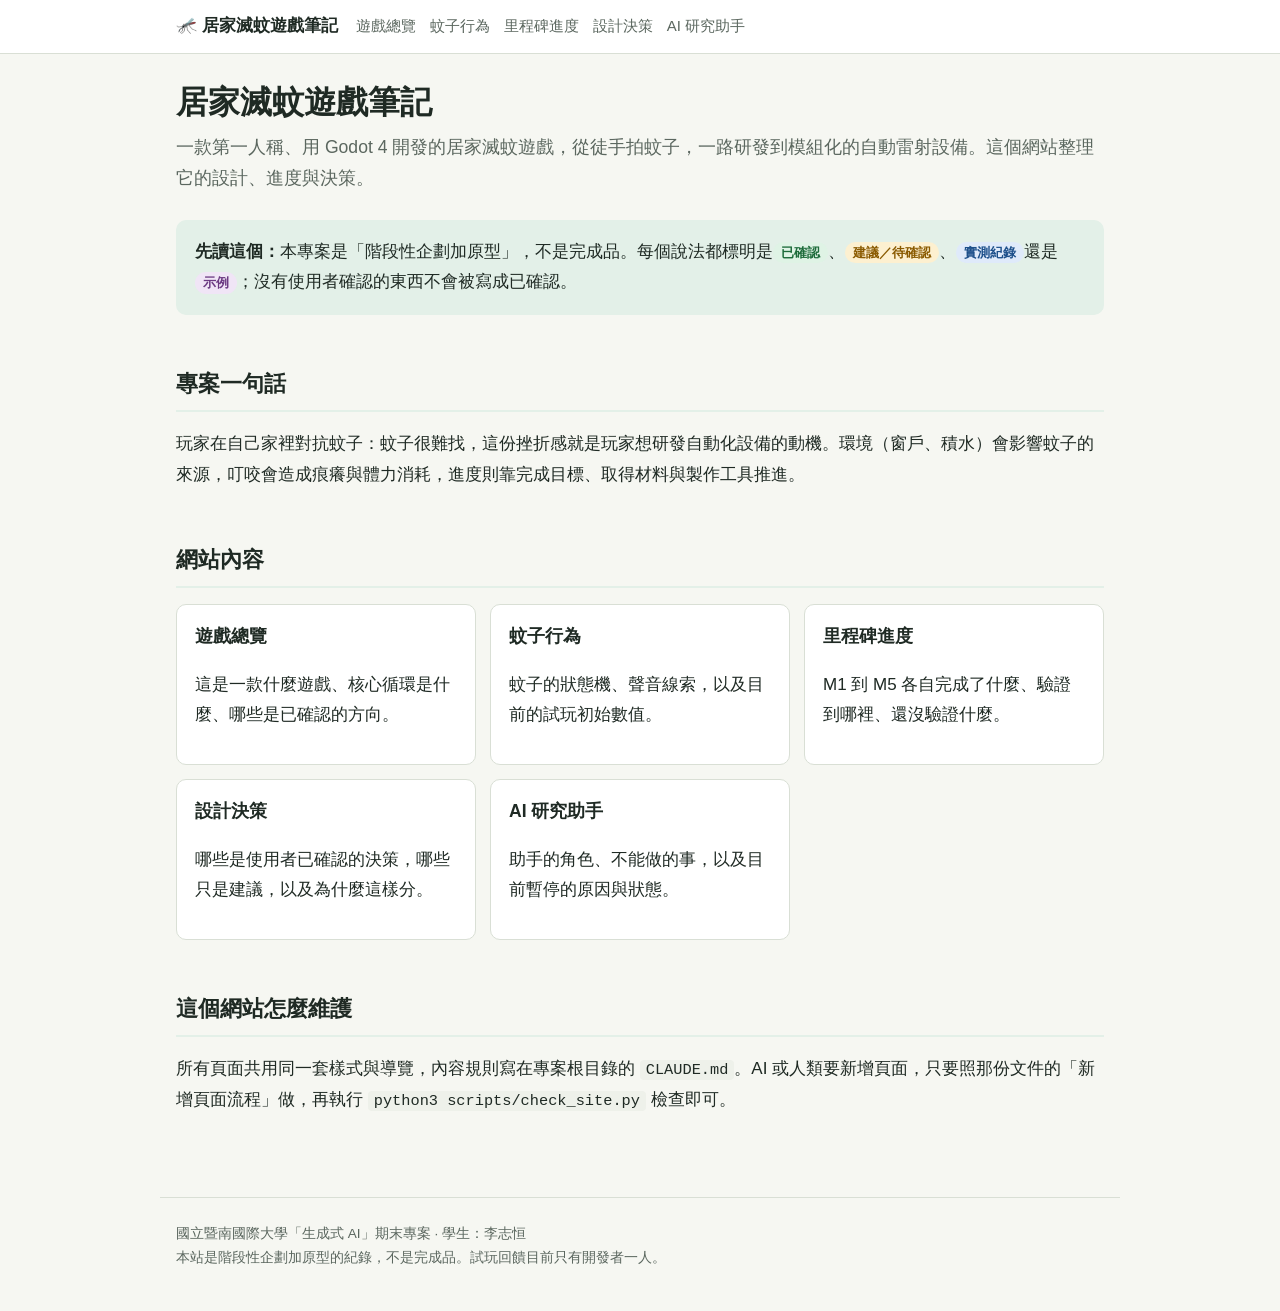
==== index.html @ 9235280d "建立居家滅蚊遊戲筆記網站與 CLAUDE.md 專案規則 Co-Authored-By: Claude Sonnet 5.5 <noreply@anthropic.com>" ====
<!doctype html>
<html lang="zh-Hant">
<head>
  <meta charset="utf-8">
  <meta name="viewport" content="width=device-width, initial-scale=1">
  <title>居家滅蚊遊戲筆記</title>
  <meta name="description" content="第一人稱居家滅蚊遊戲的開發筆記：設計、蚊子行為、里程碑與 AI 研究助手。">
  <link rel="stylesheet" href="assets/site.css">
</head>
<body data-root="" data-page="index.html">
  <header id="site-header"></header>
  <main>
    <h1>居家滅蚊遊戲筆記</h1>
    <p class="lead">一款第一人稱、用 Godot 4 開發的居家滅蚊遊戲，從徒手拍蚊子，一路研發到模組化的自動雷射設備。這個網站整理它的設計、進度與決策。</p>

    <div class="card note">
      <strong>先讀這個：</strong>本專案是「階段性企劃加原型」，不是完成品。每個說法都標明是<span class="tag confirmed">已確認</span>、<span class="tag proposed">建議／待確認</span>、<span class="tag measured">實測紀錄</span>還是<span class="tag example">示例</span>；沒有使用者確認的東西不會被寫成已確認。
    </div>

    <h2>專案一句話</h2>
    <p>玩家在自己家裡對抗蚊子：蚊子很難找，這份挫折感就是玩家想研發自動化設備的動機。環境（窗戶、積水）會影響蚊子的來源，叮咬會造成痕癢與體力消耗，進度則靠完成目標、取得材料與製作工具推進。</p>

    <h2>網站內容</h2>
    <div id="page-cards" class="grid"></div>

    <h2>這個網站怎麼維護</h2>
    <p>所有頁面共用同一套樣式與導覽，內容規則寫在專案根目錄的 <code>CLAUDE.md</code>。AI 或人類要新增頁面，只要照那份文件的「新增頁面流程」做，再執行 <code>python3 scripts/check_site.py</code> 檢查即可。</p>
  </main>
  <footer id="site-footer"></footer>
  <script src="assets/pages-data.js"></script>
  <script src="assets/site.js"></script>
</body>
</html>
---- assets/site.css ----
/* 居家滅蚊遊戲開發筆記 — 共用樣式。所有顏色、間距都用下面的 token，不要在頁面裡寫死色碼。 */
:root {
  --bg: #f6f7f2;
  --surface: #ffffff;
  --text: #1f2a24;
  --muted: #5b675f;
  --border: #d9dfd5;
  --accent: #2f6b4f;
  --accent-soft: #e3f0e8;
  --code-bg: #eef1ea;
  --tag-confirmed: #1d6b3a;
  --tag-confirmed-bg: #dff3e5;
  --tag-proposed: #8a5a00;
  --tag-proposed-bg: #fdf0d0;
  --tag-measured: #1c4f8a;
  --tag-measured-bg: #dfeafa;
  --tag-example: #6b3a82;
  --tag-example-bg: #f0e5f6;
  --radius: 10px;
  --gutter: 16px;
}
@media (prefers-color-scheme: dark) {
  :root:not([data-theme="light"]) {
    --bg: #14191a;
    --surface: #1d2423;
    --text: #e6ece8;
    --muted: #9aa8a0;
    --border: #324039;
    --accent: #7cc9a0;
    --accent-soft: #223a2e;
    --code-bg: #232c2a;
    --tag-confirmed: #8fe0a9;
    --tag-confirmed-bg: #1c3a27;
    --tag-proposed: #f0c870;
    --tag-proposed-bg: #3d3115;
    --tag-measured: #9cc4f5;
    --tag-measured-bg: #1b3050;
    --tag-example: #d6b3ea;
    --tag-example-bg: #35243f;
  }
}
:root[data-theme="dark"] {
  --bg: #14191a;
  --surface: #1d2423;
  --text: #e6ece8;
  --muted: #9aa8a0;
  --border: #324039;
  --accent: #7cc9a0;
  --accent-soft: #223a2e;
  --code-bg: #232c2a;
  --tag-confirmed: #8fe0a9;
  --tag-confirmed-bg: #1c3a27;
  --tag-proposed: #f0c870;
  --tag-proposed-bg: #3d3115;
  --tag-measured: #9cc4f5;
  --tag-measured-bg: #1b3050;
  --tag-example: #d6b3ea;
  --tag-example-bg: #35243f;
}

* { box-sizing: border-box; }
html { scroll-behavior: smooth; }
body {
  margin: 0;
  background: var(--bg);
  color: var(--text);
  font-family: -apple-system, "PingFang TC", "Noto Sans TC", "Microsoft JhengHei", sans-serif;
  line-height: 1.8;
  font-size: 17px;
}
a { color: var(--accent); }
a:focus-visible, button:focus-visible { outline: 3px solid var(--accent); outline-offset: 2px; }

/* 頂端導覽列 —— 由 assets/site.js 依 assets/pages-data.js 產生 */
.site-header {
  position: sticky; top: 0; z-index: 10;
  background: var(--surface);
  border-bottom: 1px solid var(--border);
}
.site-header .inner {
  max-width: 960px; margin: 0 auto; padding: 10px var(--gutter);
  display: flex; flex-wrap: wrap; align-items: center; gap: 8px 18px;
}
.brand { font-weight: 700; text-decoration: none; color: var(--text); }
.site-nav { display: flex; flex-wrap: wrap; gap: 4px 14px; font-size: 15px; }
.site-nav a { text-decoration: none; color: var(--muted); padding: 2px 0; border-bottom: 2px solid transparent; }
.site-nav a[aria-current="page"] { color: var(--accent); border-bottom-color: var(--accent); font-weight: 600; }

main { max-width: 960px; margin: 0 auto; padding: 28px var(--gutter) 64px; }
h1 { font-size: 2rem; line-height: 1.3; margin: 0 0 8px; }
h2 { font-size: 1.4rem; margin: 2.2em 0 0.4em; padding-bottom: 6px; border-bottom: 2px solid var(--accent-soft); }
h3 { font-size: 1.1rem; margin: 1.6em 0 0.3em; }
.lead { font-size: 1.1rem; color: var(--muted); margin: 0 0 1.4em; }
.meta { color: var(--muted); font-size: 0.9rem; margin-bottom: 1.6em; }

.card {
  background: var(--surface); border: 1px solid var(--border);
  border-radius: var(--radius); padding: 16px 18px; margin: 14px 0;
}
.card.note { background: var(--accent-soft); border-color: transparent; }
.card.warn { background: var(--tag-proposed-bg); border-color: transparent; }
.grid { display: grid; grid-template-columns: repeat(auto-fit, minmax(240px, 1fr)); gap: 14px; margin: 16px 0; }
.grid .card { margin: 0; }
.grid .card h3 { margin-top: 0; }
.grid a.card { text-decoration: none; color: inherit; display: block; }
.grid a.card:hover { border-color: var(--accent); }

table { width: 100%; border-collapse: collapse; margin: 14px 0; font-size: 0.95rem; background: var(--surface); }
th, td { border: 1px solid var(--border); padding: 8px 10px; text-align: left; vertical-align: top; }
th { background: var(--accent-soft); }
.table-wrap { overflow-x: auto; }
code { background: var(--code-bg); padding: 1px 6px; border-radius: 4px; font-size: 0.9em; }

/* 內容標記 —— 與 CLAUDE.md 的「標記規則」一一對應 */
.tag { display: inline-block; font-size: 0.8rem; font-weight: 600; padding: 0 8px; border-radius: 999px; line-height: 1.7; white-space: nowrap; }
.tag.confirmed { color: var(--tag-confirmed); background: var(--tag-confirmed-bg); }
.tag.proposed  { color: var(--tag-proposed);  background: var(--tag-proposed-bg); }
.tag.measured  { color: var(--tag-measured);  background: var(--tag-measured-bg); }
.tag.example   { color: var(--tag-example);   background: var(--tag-example-bg); }

/* 簡易流程／狀態圖：用 .flow 內的 span 排成一列 */
.flow { display: flex; flex-wrap: wrap; align-items: center; gap: 8px; margin: 14px 0; }
.flow .node { background: var(--surface); border: 2px solid var(--accent); border-radius: var(--radius); padding: 6px 14px; font-weight: 600; }
.flow .node.end { border-color: var(--muted); color: var(--muted); }
.flow .arrow { color: var(--muted); }

.status-list { list-style: none; padding: 0; margin: 14px 0; }
.status-list li { background: var(--surface); border: 1px solid var(--border); border-radius: var(--radius); padding: 12px 16px; margin: 10px 0; }
.status-list .name { font-weight: 700; }

.pager { display: flex; justify-content: space-between; gap: 12px; margin-top: 48px; padding-top: 16px; border-top: 1px solid var(--border); flex-wrap: wrap; }
footer.site-footer { max-width: 960px; margin: 0 auto; padding: 24px var(--gutter) 40px; color: var(--muted); font-size: 0.85rem; border-top: 1px solid var(--border); }

@media (max-width: 600px) {
  body { font-size: 16px; }
  h1 { font-size: 1.6rem; }
}
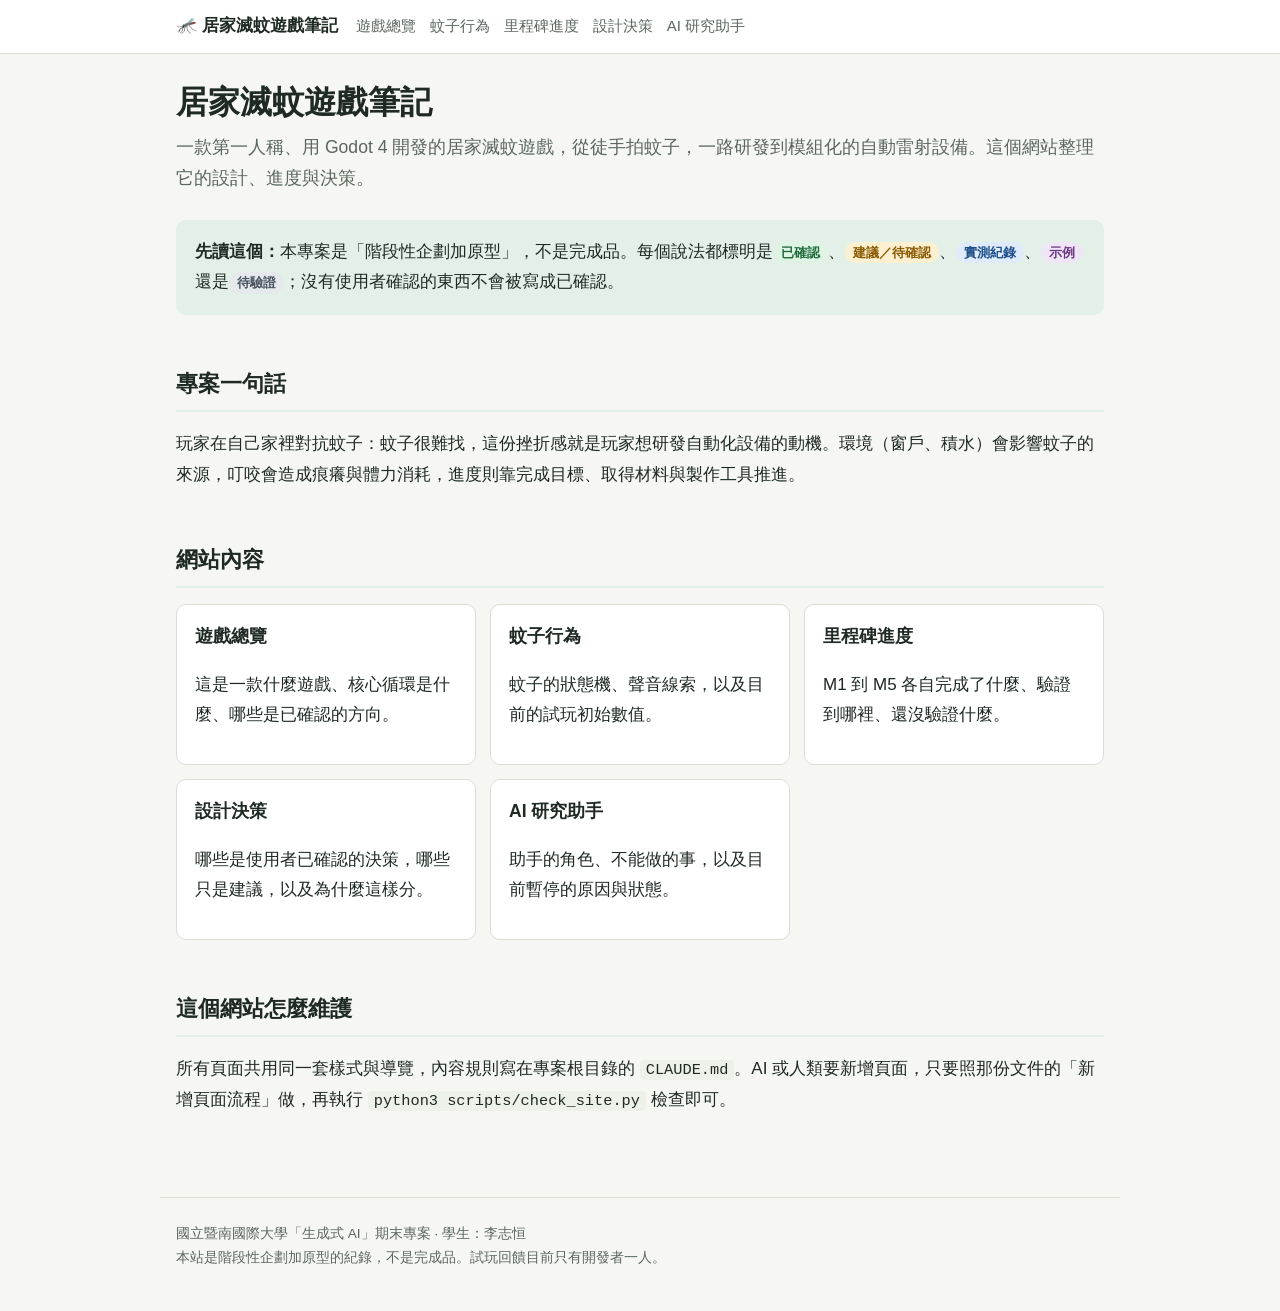
==== commit 30ad2c92: "依審查意見修正標記與來源章節，新增待驗證標記，擴充檢查腳本 Co-Authored-By: Claude Sonnet 5.5 <noreply@anthropic.com>" ====
--- a/index.html
+++ b/index.html
@@ -14,7 +14,7 @@
     <p class="lead">一款第一人稱、用 Godot 4 開發的居家滅蚊遊戲，從徒手拍蚊子，一路研發到模組化的自動雷射設備。這個網站整理它的設計、進度與決策。</p>
 
     <div class="card note">
-      <strong>先讀這個：</strong>本專案是「階段性企劃加原型」，不是完成品。每個說法都標明是<span class="tag confirmed">已確認</span>、<span class="tag proposed">建議／待確認</span>、<span class="tag measured">實測紀錄</span>還是<span class="tag example">示例</span>；沒有使用者確認的東西不會被寫成已確認。
+      <strong>先讀這個：</strong>本專案是「階段性企劃加原型」，不是完成品。每個說法都標明是<span class="tag confirmed">已確認</span>、<span class="tag proposed">建議／待確認</span>、<span class="tag measured">實測紀錄</span>、<span class="tag example">示例</span>還是<span class="tag pending">待驗證</span>；沒有使用者確認的東西不會被寫成已確認。
     </div>
 
     <h2>專案一句話</h2>
--- a/assets/site.css
+++ b/assets/site.css
@@ -16,6 +16,8 @@
   --tag-measured-bg: #dfeafa;
   --tag-example: #6b3a82;
   --tag-example-bg: #f0e5f6;
+  --tag-pending: #4a5560;
+  --tag-pending-bg: #e6e9ec;
   --radius: 10px;
   --gutter: 16px;
 }
@@ -37,6 +39,8 @@
     --tag-measured-bg: #1b3050;
     --tag-example: #d6b3ea;
     --tag-example-bg: #35243f;
+    --tag-pending: #c3ccd4;
+    --tag-pending-bg: #2d363c;
   }
 }
 :root[data-theme="dark"] {
@@ -56,6 +60,8 @@
   --tag-measured-bg: #1b3050;
   --tag-example: #d6b3ea;
   --tag-example-bg: #35243f;
+  --tag-pending: #c3ccd4;
+  --tag-pending-bg: #2d363c;
 }
 
 * { box-sizing: border-box; }
@@ -117,6 +123,7 @@
 .tag.proposed  { color: var(--tag-proposed);  background: var(--tag-proposed-bg); }
 .tag.measured  { color: var(--tag-measured);  background: var(--tag-measured-bg); }
 .tag.example   { color: var(--tag-example);   background: var(--tag-example-bg); }
+.tag.pending   { color: var(--tag-pending);   background: var(--tag-pending-bg); }
 
 /* 簡易流程／狀態圖：用 .flow 內的 span 排成一列 */
 .flow { display: flex; flex-wrap: wrap; align-items: center; gap: 8px; margin: 14px 0; }
